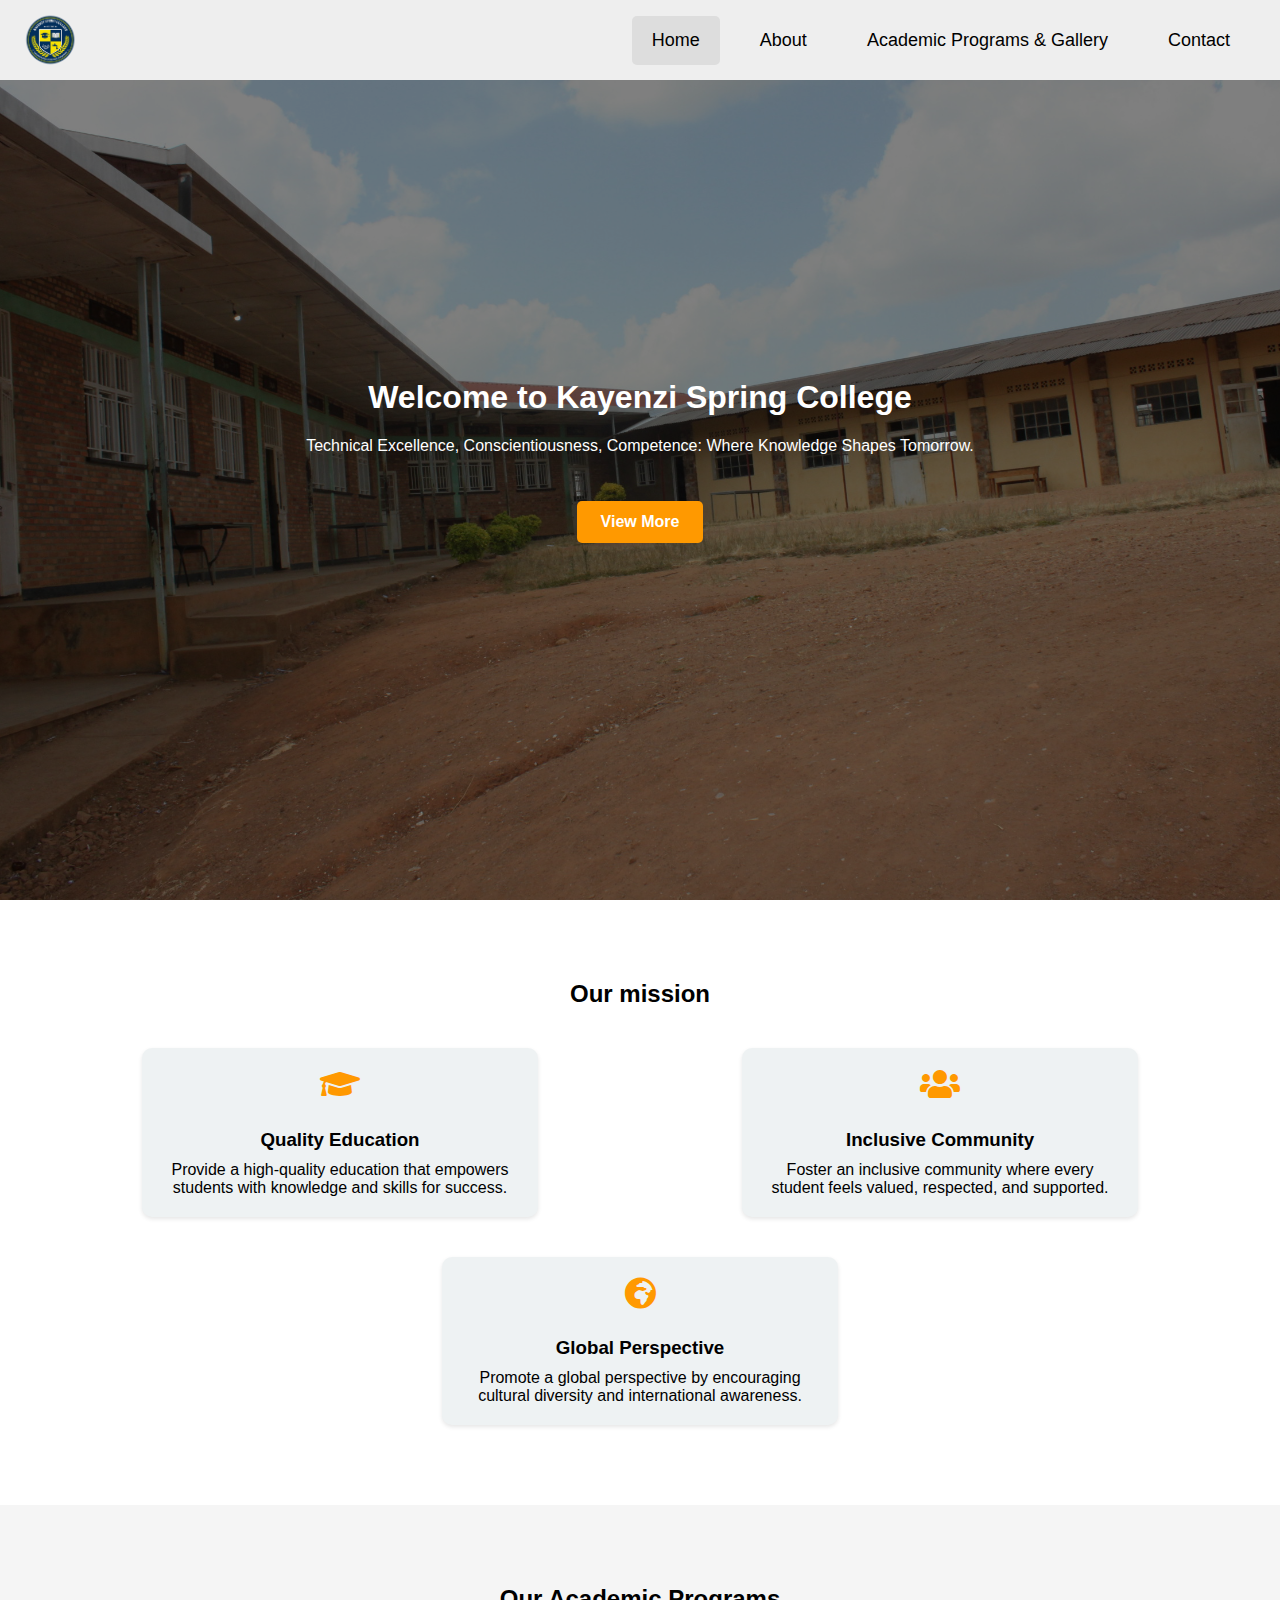
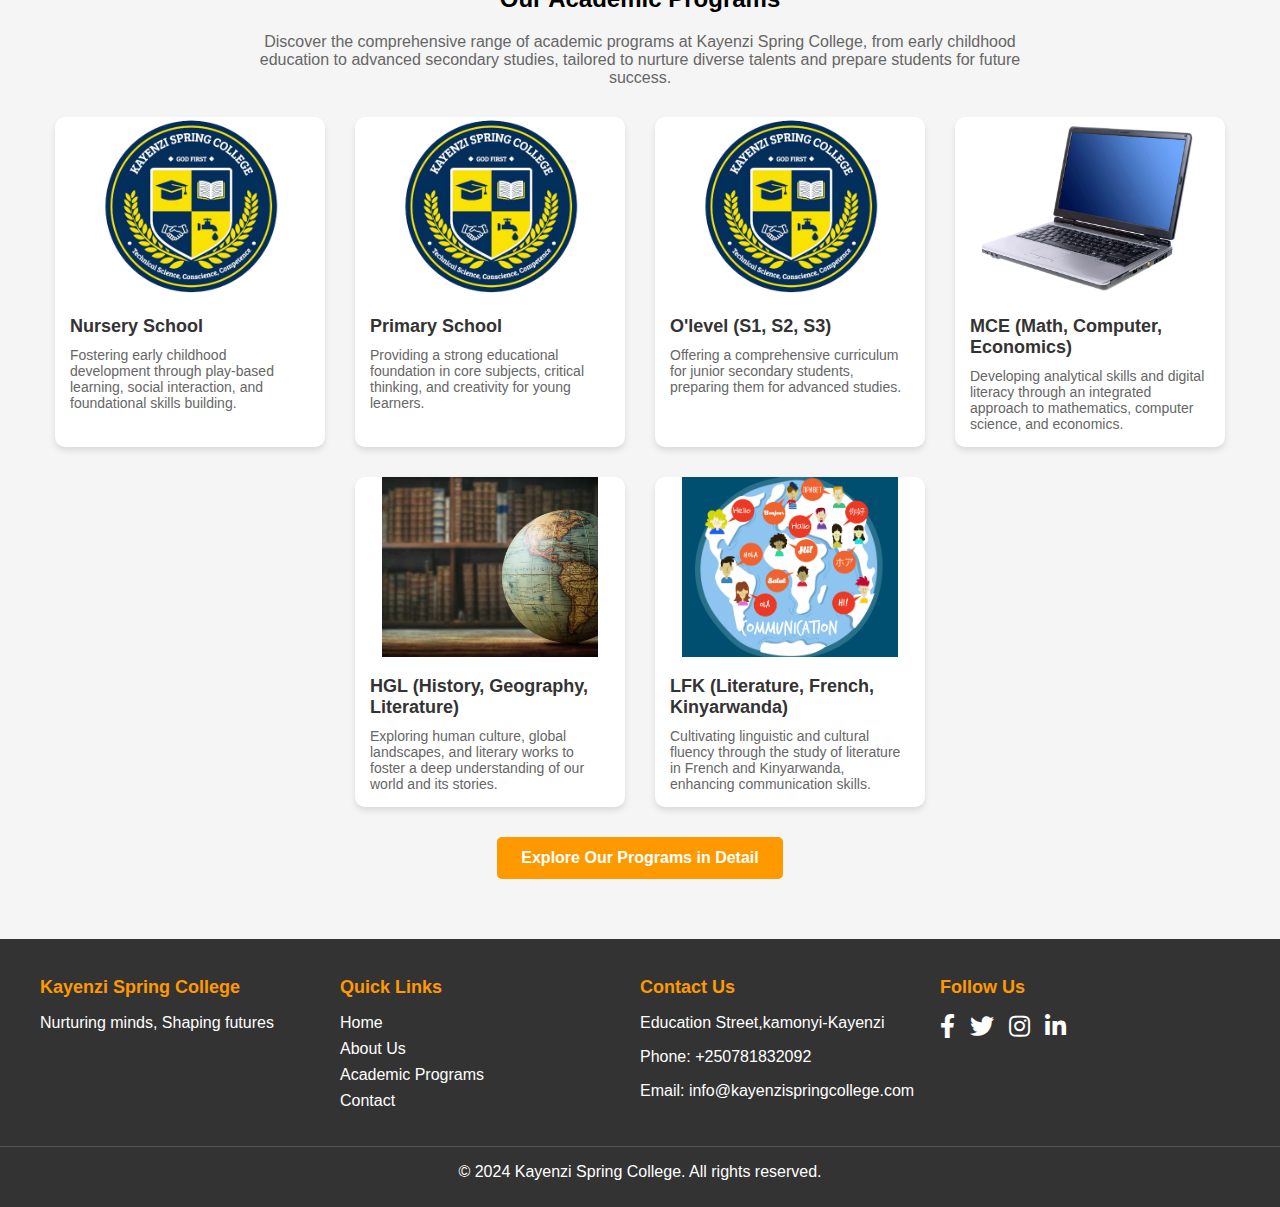
==== index.html @ e4b0a33c "new update" ====
<!DOCTYPE html>
<html lang="en">
<head>
    <meta charset="UTF-8">
    <meta name="viewport" content="width=device-width, initial-scale=1.0">
    <title>Interactive Photo Gallery - Home</title>
    <link rel="stylesheet" href="css/styles.css">
    <link rel="stylesheet" href="https://cdnjs.cloudflare.com/ajax/libs/font-awesome/5.15.4/css/all.min.css">
</head>
<body>
    <header>
        <nav class="topnav" id="topnav">
            <a href="index.html" class="logo">
                <img src="images/Logo_D KAYENZI.png" alt="Kayenzi Spring College Logo">
            </a>
            <div class="nav-links">
                <a href="index.html" class="active">Home</a>
                <a href="about.html" >About</a>
                <a href="gallery.html">Academic Programs & Gallery</a>
                <a href="contact.html">Contact</a>
            </div>
            <button class="icon" onclick="toggleNav()"><i class="fa fa-bars"></i></button>
        </nav>
    </header>
    <div class="hero-section">
        <div class="hero-content">
            <h1>Welcome to Kayenzi Spring College</h1>
            <p>Technical Excellence, Conscientiousness, Competence: Where Knowledge Shapes Tomorrow.</p>
            <a href="gallery.html" class="cta-button">View More</a>
        </div>
    </div>
    <div class="features-section">
        <h2>Our mission</h2>
        <div class="features">
            <div class="feature">
                <i class="fas fa-graduation-cap"></i>
                <h3>Quality Education</h3>
                <p>Provide a high-quality education that empowers students with knowledge and skills for success.</p>
            </div>
            <div class="feature">
                <i class="fas fa-users"></i>
                <h3>Inclusive Community</h3>
                <p>Foster an inclusive community where every student feels valued, respected, and supported.</p>
            </div>
            <div class="feature">
                <i class="fas fa-globe-africa"></i>
                <h3>Global Perspective</h3>
                <p>Promote a global perspective by encouraging cultural diversity and international awareness.</p>
            </div>
        </div>
    </div>
    
    <div class="gallery-preview-section">
        <h2>Our Academic Programs</h2>
        <p class="section-description">Discover the comprehensive range of academic programs at Kayenzi Spring College, from early childhood education to advanced secondary studies, tailored to nurture diverse talents and prepare students for future success.</p>
        <div class="gallery-preview">
            <div class="photo-preview">
                <img src="images/Logo_D KAYENZI.png"alt="Nursery School Program">
                <div class="photo-caption">
                    <h3>Nursery School</h3>
                    <p>Fostering early childhood development through play-based learning, social interaction, and foundational skills building.</p>
                </div>
            </div>
            <div class="photo-preview">
                <img src="images/Logo_D KAYENZI.png" alt="Primary School Program">
                <div class="photo-caption">
                    <h3>Primary School</h3>
                    <p>Providing a strong educational foundation in core subjects, critical thinking, and creativity for young learners.</p>
                </div>
            </div>
            <div class="photo-preview">
                <img src="images/Logo_D KAYENZI.png" alt="O'level Program">
                <div class="photo-caption">
                    <h3>O'level (S1, S2, S3)</h3>
                    <p>Offering a comprehensive curriculum for junior secondary students, preparing them for advanced studies.</p>
                </div>
            </div>
            <div class="photo-preview">
                <img src="images/Laptop-computer.webp" alt="MCE Program">
                <div class="photo-caption">
                    <h3>MCE (Math, Computer, Economics)</h3>
                    <p>Developing analytical skills and digital literacy through an integrated approach to mathematics, computer science, and economics.</p>
                </div>
            </div>
            <div class="photo-preview">
                <img src="images/History-Politics-Geography-Cover-Image.jpg" alt="HGL Program">
                <div class="photo-caption">
                    <h3>HGL (History, Geography, Literature)</h3>
                    <p>Exploring human culture, global landscapes, and literary works to foster a deep understanding of our world and its stories.</p>
                </div>
            </div>
            <div class="photo-preview">
                <img src="images/LANGUAGE.jpg" alt="LFK Program">
                <div class="photo-caption">
                    <h3>LFK (Literature, French, Kinyarwanda)</h3>
                    <p>Cultivating linguistic and cultural fluency through the study of literature in French and Kinyarwanda, enhancing communication skills.</p>
                </div>
            </div>
        </div>
        <a href="programs.html" class="cta-button">Explore Our Programs in Detail</a>
    </div>
    <footer class="site-footer">
        <div class="footer-content">
            <div class="footer-section">
                <h3>Kayenzi Spring College</h3>
                <p>Nurturing minds, Shaping futures</p>
            </div>
            <div class="footer-section">
                <h3>Quick Links</h3>
                <ul>
                    <li><a href="index.html">Home</a></li>
                    <li><a href="about.html">About Us</a></li>
                    <li><a href="gallery.html">Academic Programs</a></li>
                    <li><a href="contact.html">Contact</a></li>
                </ul>
            </div>
            <div class="footer-section">
                <h3>Contact Us</h3>
                <p>Education Street,kamonyi-Kayenzi</p>
                <p>Phone: +250781832092 </p>
                <p>Email: info@kayenzispringcollege.com</p>
            </div>
            <div class="footer-section">
                <h3>Follow Us</h3>
                <div class="social-icons">
                    <a href="#" aria-label="Facebook"><i class="fab fa-facebook-f"></i></a>
                    <a href="#" aria-label="Twitter"><i class="fab fa-twitter"></i></a>
                    <a href="#" aria-label="Instagram"><i class="fab fa-instagram"></i></a>
                    <a href="#" aria-label="LinkedIn"><i class="fab fa-linkedin-in"></i></a>
                </div>
            </div>
        </div>
        <div class="footer-bottom">
            <p>&copy; 2024 Kayenzi Spring College. All rights reserved.</p>
            <!-- <a href="Dashboard/dashboard.html" class="admin-link">Admin</a> -->
        </div>
    </footer>
    <script src="javascript/script.js"></script>
</body>
</html>
---- css/styles.css ----
body {
    margin: 0;
    padding: 0;
    font-family: Arial, sans-serif;
}

header {
    position: fixed;
    width: 100%;
    top: 0;
    left: 0;
    z-index: 1000;
}

.topnav {
    display: flex;
    justify-content: space-between;
    align-items: center;
    background-color: #eee;
    padding: 10px 20px;
}

.topnav .logo {
    display: flex;
    align-items: center;
}

.topnav .logo img {
    width: 60px;
    height: 60px;
}

.topnav .nav-links {
    display: flex;
    align-items: center;
}

.topnav .nav-links a {
    margin: 0 10px;
    color: black;
    text-decoration: none;
    padding: 14px 20px;
    font-size: 18px;
}

.topnav .nav-links a.active {
    background-color: #ddd;
    border-radius: 5px;
}

.topnav .nav-links a:hover {
    background-color: #ddd;
    border-radius: 5px;
}

.topnav .icon {
    display: none;
    background: none;
    border: none;
    font-size: 28px;
}

.container {
    padding: 0px -50px;
}

@media screen and (max-width: 600px) {
    .topnav a:not(:first-child) {
        display: none;
    }

    .topnav button.icon {
        background: #d8d8d8;
        float: right;
        display: block;
        padding: 16px 17px;
        border: 0;
        outline: none;
        cursor: pointer;
    }

    .topnav button.icon:focus,
    .topnav button.icon:hover {
        border: 0;
        outline: none;
        background: #b3b3b3;
    }
}

@media screen and (max-width: 600px) {
    .topnav.responsive {
        position: relative;
    }

    .topnav.responsive a {
        float: none;
        display: block;
        text-align: left;
    }

    .topnav.responsive .icon {
        position: absolute;
        right: 0;
        top: 0;
    }
}

.hero-section {
    height: 100vh;
    display: flex;
    justify-content: center;
    align-items: center;
    color: white;
    text-align: center;
    position: relative;
    background: url("../images/Kayenzibg.JPG") no-repeat center center/cover;
}

.hero-section::after {
    content: '';
    position: absolute;
    top: 0;
    left: 0;
    width: 100%;
    height: 100%;
    background: rgba(0, 0, 0, 0.5);
}


.hero-content {
    position: relative;
    z-index: 1;
}

.cta-button {
    background-color: #ff9900;
    color: white;
    padding: 10px 20px;
    text-decoration: none;
    font-weight: bold;
    border-radius: 5px;
    transition: background-color 0.3s;
}

.cta-button:hover {
    background-color: #cc7a00;
}

.features-section {
    background-color: #fff;
    padding: 60px 20px;
    text-align: center;
}

.features {
    display: flex;
    justify-content: space-around;
    flex-wrap: wrap;
    max-width: 1200px;
    margin: 0 auto;
}

.feature {
    width: calc(33% - 40px);
    margin: 20px;
    background-color: #eef2f3;
    padding: 20px;
    border-radius: 10px;
    box-shadow: 0 2px 4px rgba(0, 0, 0, 0.1);
    transition: transform 0.3s;
}

.feature i {
    font-size: 2em;
    margin-bottom: 10px;
    color: #ff9900;
}

.feature h3 {
    margin-bottom: 10px;
}

.feature p {
    margin: 0;
}

.feature:hover {
    transform: translateY(-10px);
    box-shadow: 0 10px 20px rgba(0, 0, 0, 0.2);
}

.gallery-preview-section {
    padding: 60px 20px;
    background-color: #f5f5f5;
    text-align: center;
}

.section-description {
    max-width: 800px;
    margin: 0 auto 30px;
    color: #666;
}

.gallery-preview {
    display: flex;
    justify-content: center;
    flex-wrap: wrap;
    gap: 30px;
    max-width: 1200px;
    margin: 0 auto;
}

.photo-preview {
    width: calc(25% - 30px);
    background-color: #fff;
    border-radius: 10px;
    overflow: hidden;
    box-shadow: 0 4px 6px rgba(0, 0, 0, 0.1);
    transition: transform 0.3s, box-shadow 0.3s;
}

.photo-preview img {
    width: 80%;
    height: 180px;
    object-fit: cover;
}

.photo-caption {
    padding: 15px;
    text-align: left;
}

.photo-caption h3 {
    margin: 0 0 10px;
    font-size: 18px;
    color: #333;
}

.photo-caption p {
    margin: 0;
    font-size: 14px;
    color: #666;
}

.photo-preview:hover {
    transform: translateY(-5px);
    box-shadow: 0 6px 12px rgba(0, 0, 0, 0.15);
}

.cta-button {
    display: inline-block;
    margin-top: 30px;
    padding: 12px 24px;
    background-color: #ff9900;
    color: white;
    text-decoration: none;
    font-weight: bold;
    border-radius: 5px;
    transition: background-color 0.3s;
}

.cta-button:hover {
    background-color: #e68a00;
}

@media (max-width: 1024px) {
    .photo-preview {
        width: calc(50% - 30px);
    }
}

@media (max-width: 768px) {
    .photo-preview {
        width: 100%;
    }
}

.site-footer {
    background-color: #333;
    color: #fff;
    padding: 20px 0 10px;
    font-family: Arial, sans-serif;
}

.footer-content {
    display: flex;
    flex-wrap: wrap;
    justify-content: space-between;
    max-width: 1200px;
    margin: 0 auto;
    padding: 0 20px;
}

.footer-section {
    flex: 1;
    min-width: 200px;
    margin-bottom: 20px;
}

.footer-section h3 {
    color: #ff9900;
    margin-bottom: 15px;
    font-size: 18px;
}

.footer-section ul {
    list-style: none;
    padding: 0;
}

.footer-section ul li {
    margin-bottom: 8px;
}

.footer-section a {
    color: #fff;
    text-decoration: none;
    transition: color 0.3s;
}

.footer-section a:hover {
    color: #ff9900;
}

.social-icons {
    display: flex;
    gap: 15px;
}

.social-icons a {
    color: #fff;
    font-size: 1.5em;
    transition: color 0.3s;
}

.social-icons a:hover {
    color: #ff9900;
}

.footer-bottom {
    text-align: center;
    margin-top: 0px;
    padding-top: 0px;
    border-top: 1px solid #555;
}

/* .admin-link {
    color: #999;
    text-decoration: none;
    font-size: 0.9em;
    margin-left: 15px;
    transition: color 0.3s;
}

.admin-link:hover {
    color: #ff9900;
} */

@media (max-width: 768px) {
    .footer-content {
        flex-direction: column;
    }

    .footer-section {
        width: 100%;
        margin-bottom: 30px;
    }

    .social-icons {
        justify-content: center;
    }
}
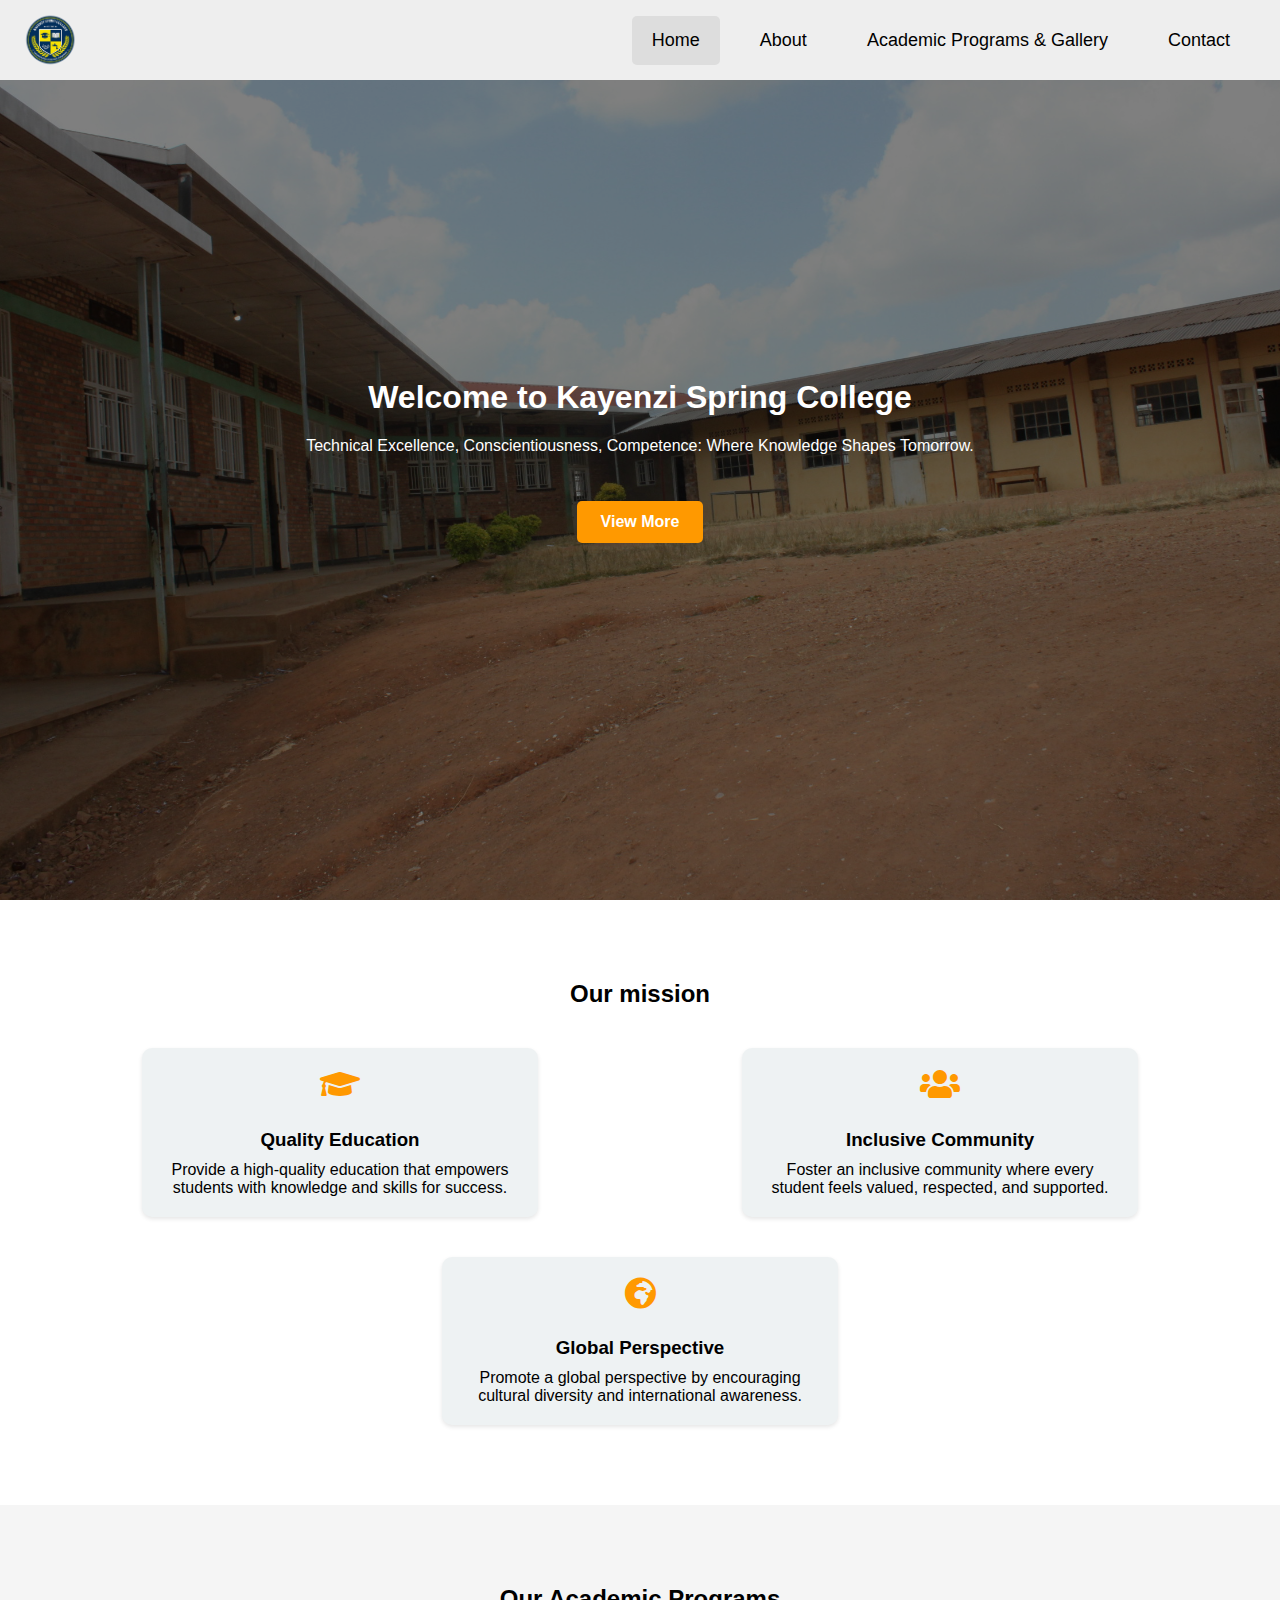
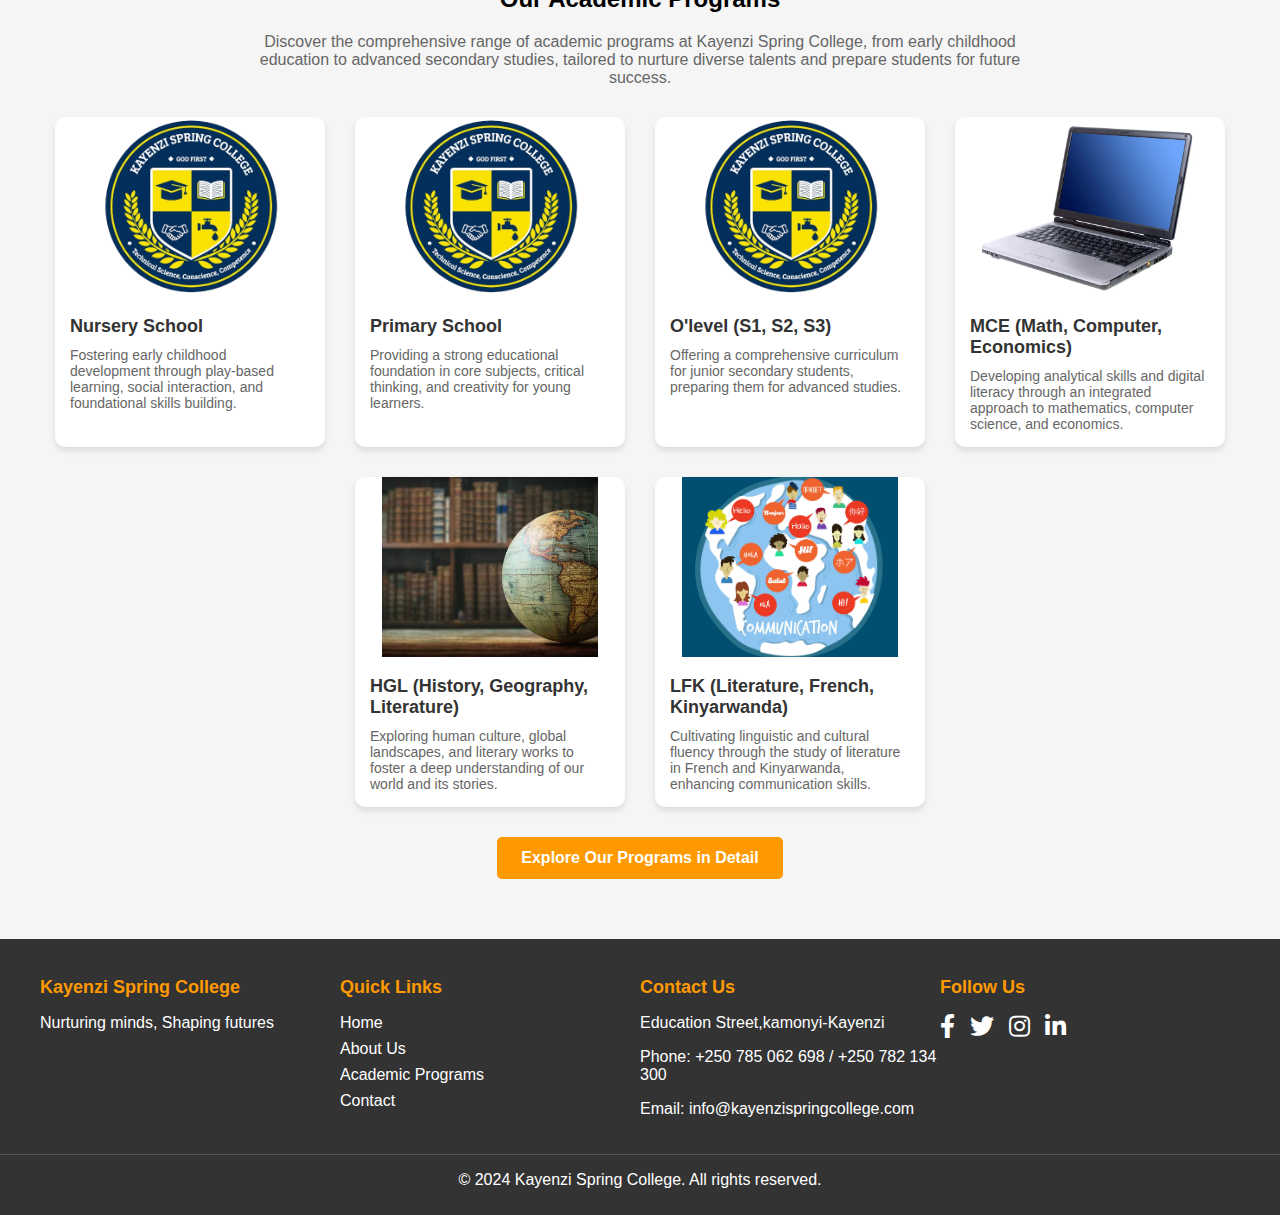
==== commit f72c6863: "new update" ====
--- a/index.html
+++ b/index.html
@@ -13,13 +13,14 @@
             <a href="index.html" class="logo">
                 <img src="images/Logo_D KAYENZI.png" alt="Kayenzi Spring College Logo">
             </a>
-            <div class="nav-links">
+            <div class="nav-links" id="nav-links">
                 <a href="index.html" class="active">Home</a>
-                <a href="about.html" >About</a>
+                <a href="about.html">About</a>
                 <a href="gallery.html">Academic Programs & Gallery</a>
                 <a href="contact.html">Contact</a>
             </div>
             <button class="icon" onclick="toggleNav()"><i class="fa fa-bars"></i></button>
+            <button class="close-icon" onclick="toggleNav()"><i class="fa fa-times"></i></button>
         </nav>
     </header>
     <div class="hero-section">
@@ -97,7 +98,7 @@
                 </div>
             </div>
         </div>
-        <a href="programs.html" class="cta-button">Explore Our Programs in Detail</a>
+        <a href="gallery.html" class="cta-button">Explore Our Programs in Detail</a>
     </div>
     <footer class="site-footer">
         <div class="footer-content">
@@ -117,7 +118,7 @@
             <div class="footer-section">
                 <h3>Contact Us</h3>
                 <p>Education Street,kamonyi-Kayenzi</p>
-                <p>Phone: +250781832092 </p>
+                <p>Phone: +250 785 062 698  / +250 782 134 300 </p>
                 <p>Email: info@kayenzispringcollege.com</p>
             </div>
             <div class="footer-section">
@@ -135,6 +136,6 @@
             <!-- <a href="Dashboard/dashboard.html" class="admin-link">Admin</a> -->
         </div>
     </footer>
-    <script src="javascript/script.js"></script>
+    <script src="javascript/galley-script.js"></script>
 </body>
 </html>
--- a/css/styles.css
+++ b/css/styles.css
@@ -53,55 +53,46 @@
     border-radius: 5px;
 }
 
-.topnav .icon {
+.topnav .icon, .topnav .close-icon {
     display: none;
     background: none;
     border: none;
     font-size: 28px;
 }
 
-.container {
-    padding: 0px -50px;
-}
-
 @media screen and (max-width: 600px) {
-    .topnav a:not(:first-child) {
+    .topnav .nav-links a {
         display: none;
     }
-
-    .topnav button.icon {
-        background: #d8d8d8;
-        float: right;
+    .topnav .icon, .topnav .close-icon {
         display: block;
-        padding: 16px 17px;
-        border: 0;
-        outline: none;
-        cursor: pointer;
-    }
-
-    .topnav button.icon:focus,
-    .topnav button.icon:hover {
-        border: 0;
-        outline: none;
-        background: #b3b3b3;
-    }
-}
-
-@media screen and (max-width: 600px) {
-    .topnav.responsive {
-        position: relative;
-    }
-
-    .topnav.responsive a {
-        float: none;
+    }
+    .topnav .close-icon {
+        display: none;
+    }
+    .topnav.responsive .icon {
+        display: none;
+    }
+    .topnav.responsive .close-icon {
         display: block;
-        text-align: left;
-    }
-
-    .topnav.responsive .icon {
+    }
+    .topnav.responsive .nav-links {
+        display: block;
         position: absolute;
-        right: 0;
-        top: 0;
+        background-color: #eee;
+        width: 100%;
+        top: 60px;
+        left: 0;
+    }
+    .topnav.responsive .nav-links a {
+        display: block;
+        text-align: center;
+        padding: 14px;
+        margin: 0;
+    }.feature h3{
+        font-size: 13px;
+    } .feature p{
+        font-size: 10px;
     }
 }
 
@@ -344,18 +335,6 @@
     border-top: 1px solid #555;
 }
 
-/* .admin-link {
-    color: #999;
-    text-decoration: none;
-    font-size: 0.9em;
-    margin-left: 15px;
-    transition: color 0.3s;
-}
-
-.admin-link:hover {
-    color: #ff9900;
-} */
-
 @media (max-width: 768px) {
     .footer-content {
         flex-direction: column;
